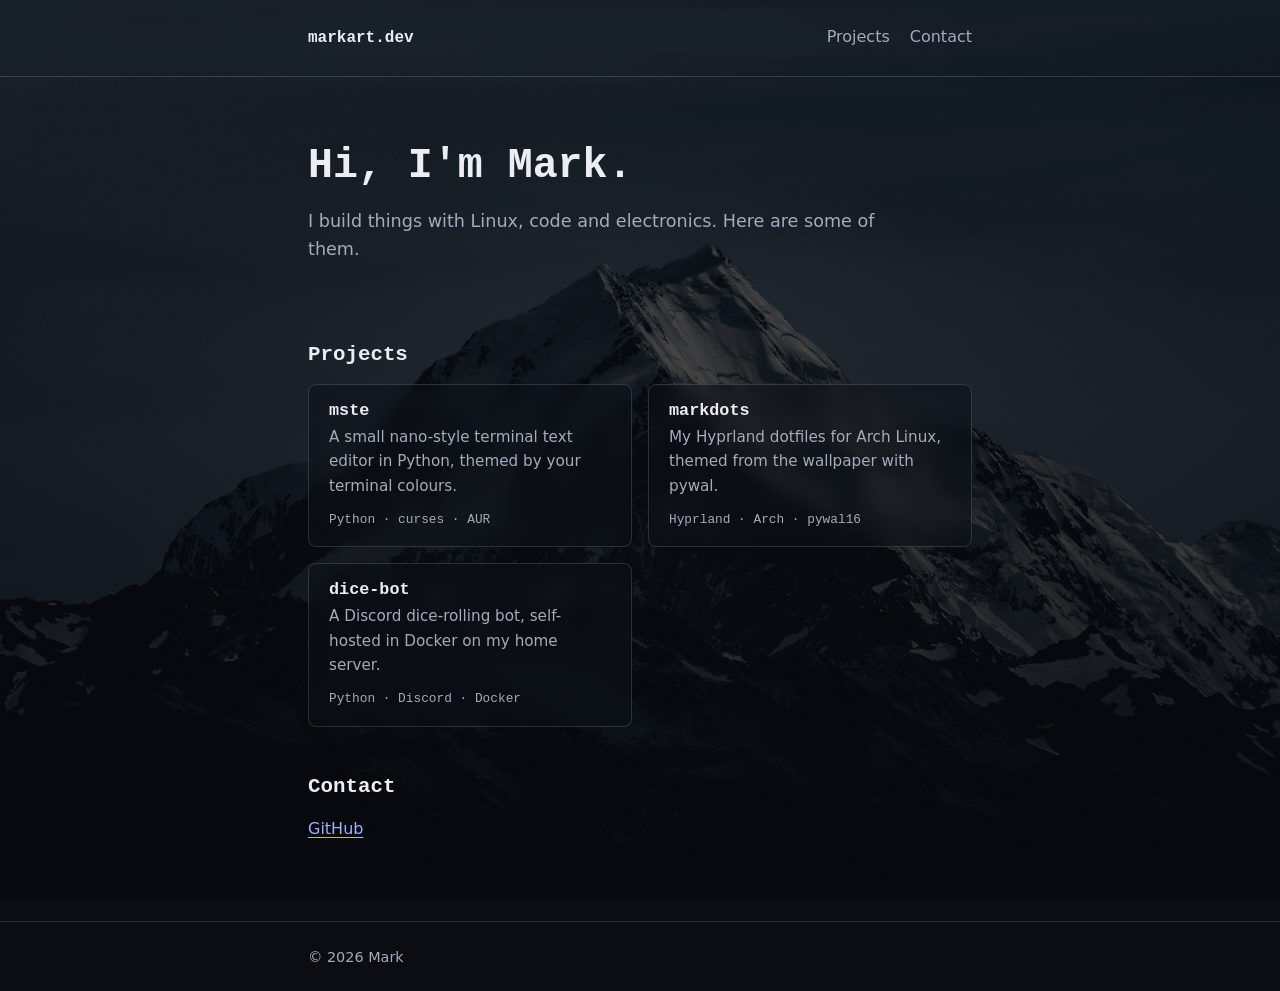
==== index.html @ c8dd0166 "Initial commit: portfolio site" ====
<!doctype html>
<html lang="en">
<head>
  <meta charset="utf-8">
  <meta name="viewport" content="width=device-width, initial-scale=1">
  <title>Mark · markart.dev</title>
  <meta name="description" content="Mark's projects: Linux, software and electronics.">
  <style>
    /* ---------- Colour tokens: change these and the whole site restyles ---------- */
    :root {
      color-scheme: dark;

      --bg: #0b0d12;                      /* shows while the image loads */
      --surface: rgba(14, 17, 24, 0.55);  /* translucent panels over the photo */
      --text: #eceef4;
      --muted: #a4abbb;
      --border: rgba(255, 255, 255, 0.14);
      --accent: #9db0ff;

      --font-body: system-ui, -apple-system, "Segoe UI", Roboto, sans-serif;
      --font-mono: ui-monospace, "JetBrains Mono", "Fira Code", Consolas, monospace;

      --space: 1rem;
      --radius: 8px;
      --max-width: 44rem;
    }

    /* ---------- Base ---------- */
    *, *::before, *::after { box-sizing: border-box; }

    body {
      margin: 0;
      min-height: 100vh;
      background-color: var(--bg);
      /* dark gradient on top keeps text readable; image underneath */
      background-image:
        linear-gradient(to bottom, rgba(8, 10, 15, 0.55), rgba(8, 10, 15, 0.8)),
        url("mountains.jpg");
      background-size: cover;
      background-position: center bottom;
      background-attachment: fixed;
      color: var(--text);
      font-family: var(--font-body);
      line-height: 1.6;
    }

    .wrap {
      max-width: var(--max-width);
      margin: 0 auto;
      padding: 0 calc(var(--space) * 1.25);
    }

    h1, h2, h3 { line-height: 1.2; font-family: var(--font-mono); font-weight: 600; }
    h1 { font-size: clamp(1.8rem, 5vw, 2.6rem); margin: 0 0 var(--space); }
    h2 { font-size: 1.3rem; margin: 3rem 0 var(--space); }
    h3 { font-size: 1.05rem; margin: 0 0 0.25rem; }
    p  { margin: 0 0 var(--space); }

    a { color: var(--accent); text-underline-offset: 3px; }
    a:focus-visible { outline: 2px solid var(--accent); outline-offset: 3px; border-radius: 2px; }

    /* ---------- Layout pieces ---------- */
    .site-header { padding: calc(var(--space) * 1.5) 0; border-bottom: 1px solid var(--border); }
    .site-header .wrap { display: flex; justify-content: space-between; align-items: baseline; gap: var(--space); }
    .logo { font-family: var(--font-mono); font-weight: 700; color: var(--text); text-decoration: none; }

    nav ul { display: flex; gap: calc(var(--space) * 1.25); list-style: none; margin: 0; padding: 0; }
    nav a { color: var(--muted); text-decoration: none; }
    nav a:hover { color: var(--text); }

    .hero { padding: 4rem 0 1rem; }
    .hero p { color: var(--muted); font-size: 1.1rem; max-width: 36rem; }

    /* ---------- Project grid ---------- */
    .projects {
      display: grid;
      gap: var(--space);
      grid-template-columns: repeat(auto-fill, minmax(16rem, 1fr));
      list-style: none;
      padding: 0;
      margin: 0;
    }

    .card {
      display: block;
      height: 100%;
      padding: var(--space) calc(var(--space) * 1.25);
      background: var(--surface);
      -webkit-backdrop-filter: blur(8px);
      backdrop-filter: blur(8px);
      border: 1px solid var(--border);
      border-radius: var(--radius);
      color: var(--text);
      text-decoration: none;
      transition: border-color 0.15s;
    }
    .card:hover, .card:focus-visible { border-color: var(--accent); }
    .card p { margin: 0; color: var(--muted); font-size: 0.95rem; }
    .tags { margin-top: 0.75rem !important; font-family: var(--font-mono); font-size: 0.8rem !important; }

    /* ---------- Footer ---------- */
    .site-footer {
      margin-top: 5rem;
      padding: calc(var(--space) * 1.5) 0;
      border-top: 1px solid var(--border);
      color: var(--muted);
      font-size: 0.9rem;
    }

    @media (prefers-reduced-motion: reduce) { * { transition: none !important; } }
  </style>
</head>
<body>

  <header class="site-header">
    <div class="wrap">
      <a class="logo" href="/">markart.dev</a>
      <nav aria-label="Main">
        <ul>
          <li><a href="#projects">Projects</a></li>
          <li><a href="#contact">Contact</a></li>
        </ul>
      </nav>
    </div>
  </header>

  <main class="wrap">

    <section class="hero">
      <h1>Hi, I'm Mark.</h1>
      <p>I build things with Linux, code and electronics. Here are some of them.</p>
    </section>

    <section id="projects" aria-labelledby="projects-heading">
      <h2 id="projects-heading">Projects</h2>
      <ul class="projects">

        <!-- Copy this <li> block for each project -->
        <li>
          <a class="card" href="mste.html">
            <h3>mste</h3>
            <p>A small nano-style terminal text editor in Python, themed by your terminal colours.</p>
            <p class="tags">Python · curses · AUR</p>
          </a>
        </li>

        <li>
          <a class="card" href="markdots.html">
            <h3>markdots</h3>
            <p>My Hyprland dotfiles for Arch Linux, themed from the wallpaper with pywal.</p>
            <p class="tags">Hyprland · Arch · pywal16</p>
          </a>
        </li>

        <li>
          <a class="card" href="dice-bot.html">
            <h3>dice-bot</h3>
            <p>A Discord dice-rolling bot, self-hosted in Docker on my home server.</p>
            <p class="tags">Python · Discord · Docker</p>
          </a>
        </li>

      </ul>
    </section>

    <section id="contact" aria-labelledby="contact-heading">
      <h2 id="contact-heading">Contact</h2>
      <p>
        <a href="https://github.com/markart25">GitHub</a>
        <!-- add YouTube / TikTok / email links here -->
      </p>
    </section>

  </main>

  <footer class="site-footer">
    <div class="wrap">© 2026 Mark</div>
  </footer>

</body>
</html>
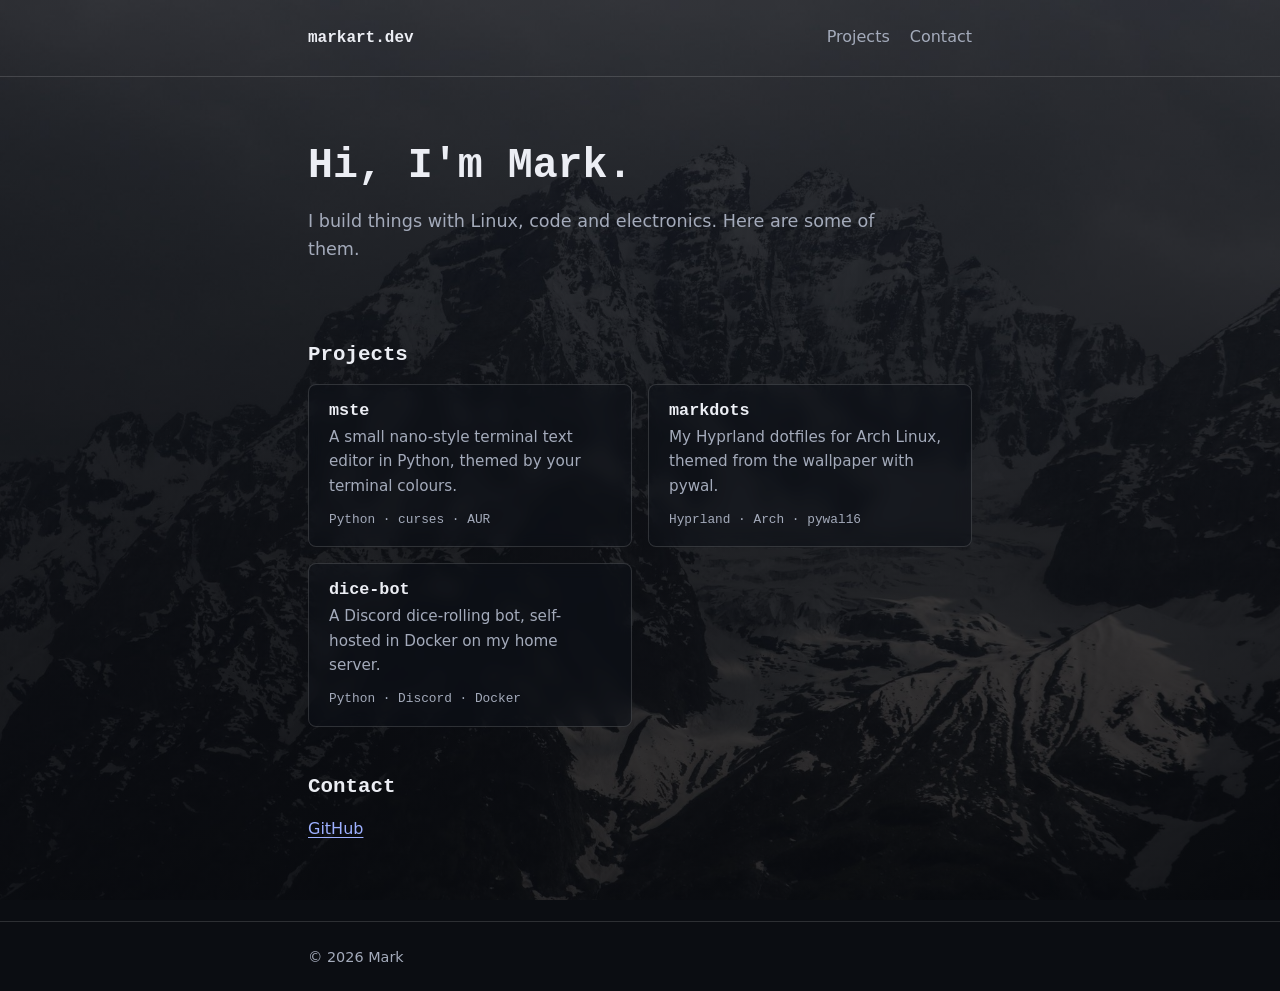
==== commit b1ddcdfe: "changes" ====
--- a/index.html
+++ b/index.html
@@ -5,6 +5,9 @@
   <meta name="viewport" content="width=device-width, initial-scale=1">
   <title>Mark · markart.dev</title>
   <meta name="description" content="Mark's projects: Linux, software and electronics.">
+  <link rel="icon" href="favicon.ico" sizes="any">
+  <link rel="icon" type="image/png" sizes="32x32" href="favicon-32.png">
+  <link rel="apple-touch-icon" href="apple-touch-icon.png">
   <style>
     /* ---------- Colour tokens: change these and the whole site restyles ---------- */
     :root {
@@ -35,7 +38,7 @@
       /* dark gradient on top keeps text readable; image underneath */
       background-image:
         linear-gradient(to bottom, rgba(8, 10, 15, 0.55), rgba(8, 10, 15, 0.8)),
-        url("mountains.jpg");
+        url("wallpaper.jpg");
       background-size: cover;
       background-position: center bottom;
       background-attachment: fixed;
